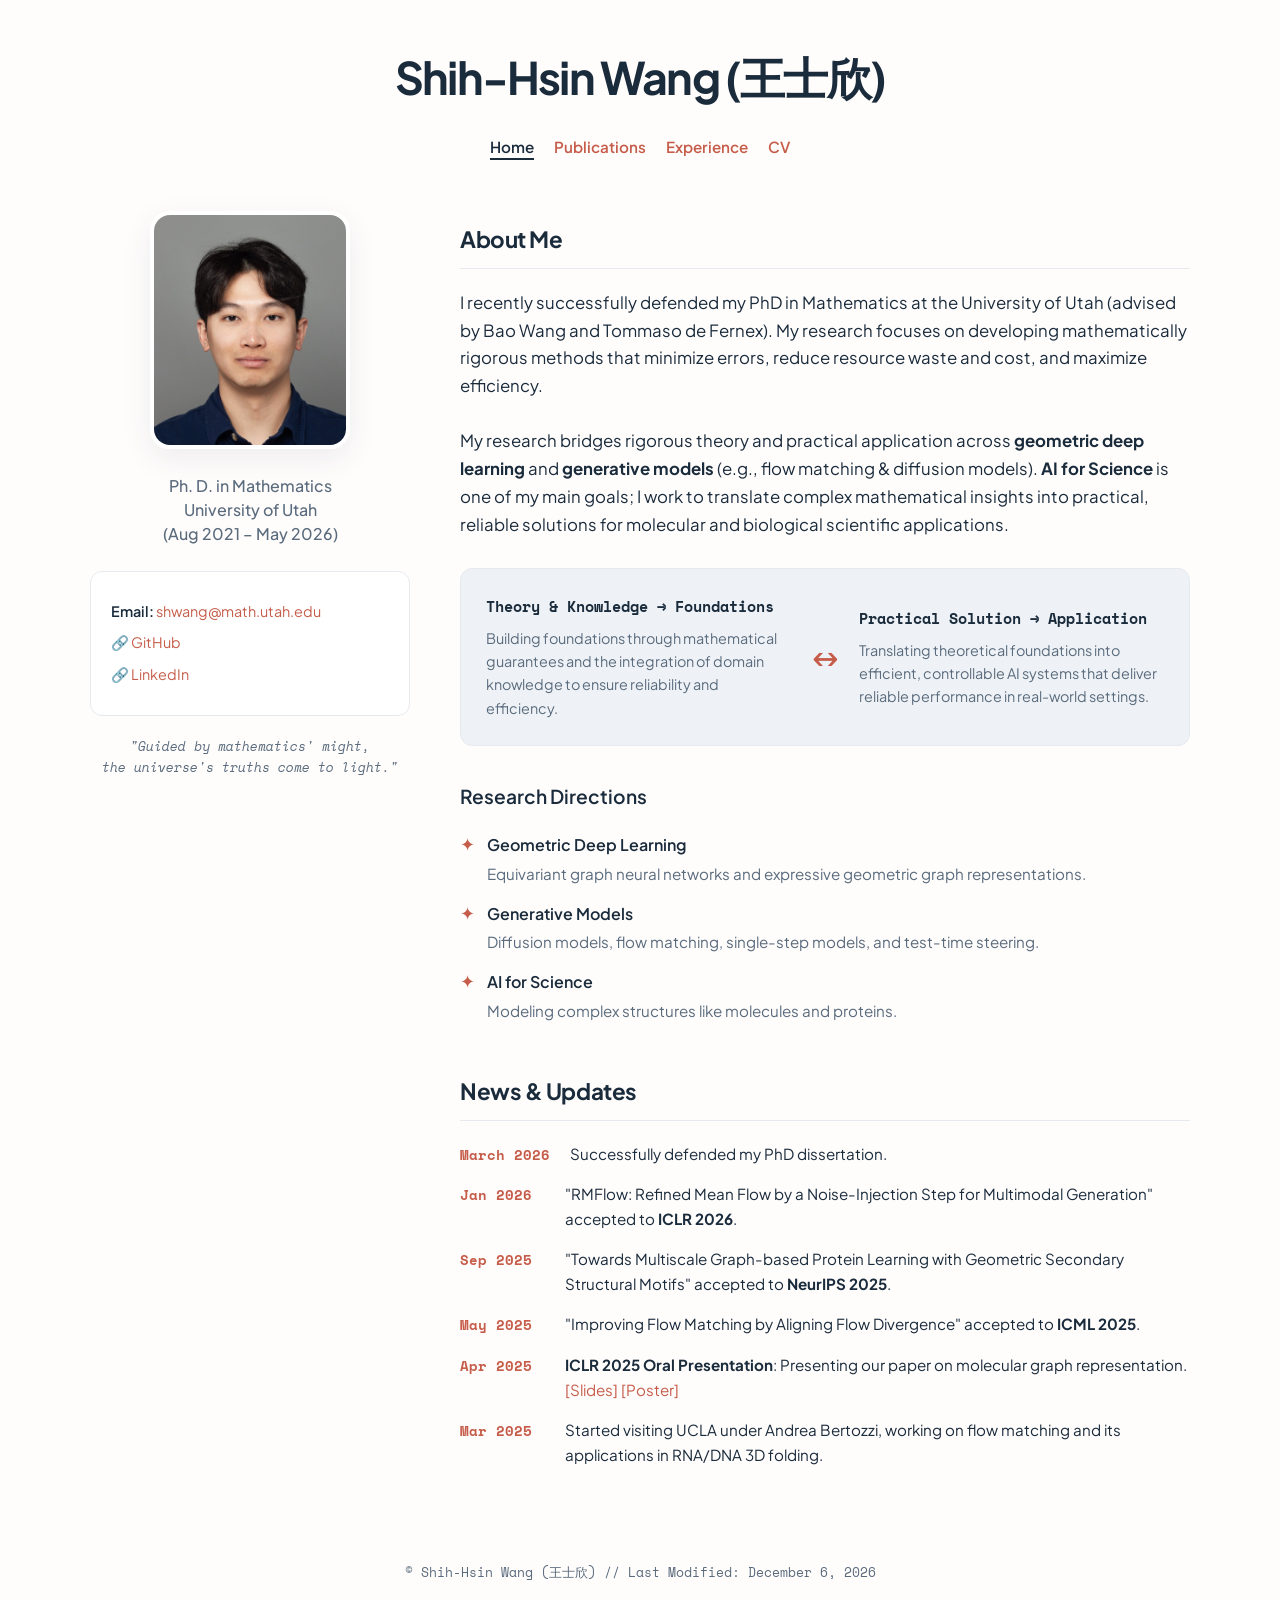
==== index.html @ 8826fbf5 "Update index.html" ====
<!DOCTYPE html>
<html lang="en">
<head>
    <meta charset="UTF-8">
    <meta name="viewport" content="width=device-width, initial-scale=1.0">
    <title>Shih-Hsin Wang — PhD, University of Utah</title>
    
    <link rel="preconnect" href="https://fonts.googleapis.com">
    <link rel="preconnect" href="https://fonts.gstatic.com" crossorigin>
    <link href="https://fonts.googleapis.com/css2?family=Plus+Jakarta+Sans:wght@400;500;600;700&family=Space+Mono:wght@400;700&display=swap" rel="stylesheet">

    <style>
        :root {
            --bg: #fffdfc;
            --text: #1a2b3c;
            --text-muted: #5a6b7d;
            --accent: #c65d4a;
            --box-math-bg: #eef2f6;
            --box-ml-bg: #fcf6f1;
            --border: #e6e9ed;
            --font-main: 'Plus Jakarta Sans', sans-serif;
            --font-mono: 'Space Mono', monospace;
        }

        * { box-sizing: border-box; }

        body {
            background-color: var(--bg);
            color: var(--text);
            font-family: var(--font-main);
            line-height: 1.65;
            margin: 0;
            padding: 40px 20px;
        }

        header {
            max-width: 1100px;
            margin: 0 auto 50px auto;
            text-align: center;
        }

        h1 {
            font-size: 2.8rem;
            font-weight: 700;
            letter-spacing: -0.04em;
            margin: 0;
            color: var(--text);
        }

        nav {
            display: flex;
            justify-content: center;
            flex-wrap: wrap;
            gap: 20px;
            margin-top: 20px;
            font-size: 0.95rem;
            font-weight: 600;
        }
        nav a {
            color: var(--accent);
            text-decoration: none;
            transition: all 0.2s ease;
            cursor: pointer;
            padding-bottom: 2px;
        }
        nav a:hover {
            opacity: 0.7;
        }
        
        /* Active Tab Styling */
        nav a.active-tab {
            color: var(--text);
            text-decoration: underline;
            text-underline-offset: 5px;
            text-decoration-thickness: 2px;
        }

        .main-container {
            max-width: 1100px;
            margin: 0 auto;
            display: grid;
            grid-template-columns: 320px 1fr;
            gap: 50px;
            align-items: start;
        }

        /* LEFT SIDEBAR */
        .sidebar {
            position: sticky;
            top: 40px;
            text-align: center;
        }
        
        .profile-img {
            width: 100%;
            max-width: 200px; /* Made smaller (was 280px) */
            border-radius: 20px;
            margin: 0 auto 25px auto; /* Keeps the smaller image perfectly centered */
            display: block; /* Helps with centering */
            border: 4px solid #fff;
            box-shadow: 0 10px 30px rgba(26,43,60, 0.08);
        }

        .subtitle {
            font-size: 1rem;
            color: var(--text-muted);
            font-weight: 500;
            margin-bottom: 25px;
            line-height: 1.5;
        }

        .contact-box {
            text-align: left;
            background: #fff;
            padding: 20px;
            border-radius: 12px;
            border: 1px solid var(--border);
            font-size: 0.9rem;
        }
        .contact-box p { margin: 8px 0; }
        .contact-box strong { color: var(--text); font-weight: 600; }
        .contact-box a { color: var(--accent); text-decoration: none; }
        .contact-box a:hover { text-decoration: underline; }

        /* RIGHT MAIN CONTENT */
        .content { padding-top: 10px; }

        /* TAB LOGIC CSS */
        .content-section {
            display: none; /* Hide all by default */
            animation: fadeIn 0.35s ease-in-out;
        }
        .content-section.active-section {
            display: block; /* Show active tab */
        }
        @keyframes fadeIn {
            from { opacity: 0; transform: translateY(8px); }
            to { opacity: 1; transform: translateY(0); }
        }

        h2 {
            font-size: 1.4rem;
            font-weight: 700;
            margin-top: 0; /* Removed top margin since it's at the top of the tab */
            margin-bottom: 20px;
            color: var(--text);
            letter-spacing: -0.02em;
            border-bottom: 1px solid var(--border);
            padding-bottom: 10px;
        }
        
        h3 {
            font-size: 1.1rem;
            font-weight: 600;
            color: var(--text);
            margin-top: 30px;
            margin-bottom: 15px;
        }

        .bio-text {
            font-size: 1.05rem;
            color: var(--text);
            margin-bottom: 30px;
        }

        /* Philosophy Split Box */
        .philosophy-split {
            display: flex;
            background: var(--box-math-bg);
            border-radius: 12px;
            padding: 25px;
            gap: 20px;
            border: 1px solid var(--border);
            align-items: center;
            margin-bottom: 35px;
        }
        .philosophy-col { flex: 1; }
        .philosophy-arrow { color: var(--accent); font-weight: bold; font-size: 1.5rem; display: flex; align-items: center; }
        .philosophy-title { font-weight: 700; font-size: 0.95rem; margin-bottom: 8px; color: var(--text); font-family: var(--font-mono); }
        .philosophy-desc { font-size: 0.9rem; color: var(--text-muted); line-height: 1.6; }

        /* Research List */
        .research-list { list-style: none; padding: 0; margin: 0 0 40px 0; }
        .research-list li { margin-bottom: 15px; font-size: 1rem; display: flex; align-items: flex-start; gap: 12px; }
        .research-list li::before { content: "✦"; color: var(--accent); font-size: 1.1rem; line-height: 1.4; }
        .research-list strong { color: var(--text); font-weight: 600; }
        .research-list span { color: var(--text-muted); font-size: 0.95rem; display: block; margin-top: 2px; }

        /* Updates Timeline */
        .update-item { display: flex; gap: 20px; margin-bottom: 15px; font-size: 0.95rem; align-items: baseline; }
        .update-date { font-family: var(--font-mono); font-size: 0.85rem; color: var(--accent); min-width: 85px; flex-shrink: 0; font-weight: 700; }
        .update-text strong { color: var(--text); }
        .update-text a { color: var(--accent); text-decoration: none; }
        .update-text a:hover { text-decoration: underline; }

        /* Publications & Experience */
        .pub-item { margin-bottom: 20px; }
        .pub-title { font-weight: 600; font-size: 1rem; margin-bottom: 4px; color: var(--text); }
        .pub-authors { font-size: 0.9rem; color: var(--text-muted); }
        .me { font-weight: 700; text-decoration: underline; text-decoration-color: var(--accent); text-underline-offset: 3px; color: var(--text); }
        .pub-venue { font-size: 0.9rem; color: var(--text); font-style: italic; margin-top: 3px; font-weight: 600; }
        .pub-links { margin-top: 6px; display: flex; gap: 10px; font-family: var(--font-mono); font-size: 0.8rem; }
        .pub-link { color: var(--accent); text-decoration: none; font-weight: 700; }
        .pub-link:hover { text-decoration: underline; }

        ul.bullets { padding-left: 20px; margin-bottom: 20px; font-size: 0.95rem; color: var(--text-muted); }
        ul.bullets li { margin-bottom: 8px; }
        ul.bullets strong { color: var(--text); }

        @media (max-width: 900px) {
            .main-container { grid-template-columns: 1fr; gap: 40px; }
            .sidebar { position: static; max-width: 400px; margin: 0 auto; }
            .philosophy-split { flex-direction: column; text-align: center; gap: 15px; }
            .philosophy-arrow { transform: rotate(90deg); }
        }
    </style>
</head>
<body>

    <header>
        <h1>Shih-Hsin Wang (王士欣)</h1>
        <nav>
            <a onclick="switchTab('home')" class="nav-link active-tab" id="nav-home">Home</a>
            <a onclick="switchTab('publications')" class="nav-link" id="nav-publications">Publications</a>
            <a onclick="switchTab('experience')" class="nav-link" id="nav-experience">Experience</a>
            <a href="assets/Shih-Hsin%20Wang's%20CV.pdf" target="_blank" class="nav-link">CV</a>
        </nav>
    </header>

    <div class="main-container">
        
        <aside class="sidebar">
            <img src="images/personal_photo.jpeg" alt="Shih-Hsin Wang" class="profile-img">
            
            <div class="subtitle">Ph. D. in Mathematics<br>University of Utah<br>(Aug 2021 – May 2026)</div>
            
            <div class="contact-box" id="contact">
                <p><strong>Email:</strong> <a href="mailto:shwang@math.utah.edu">shwang@math.utah.edu</a></p>
                <p>🔗 <a href="https://github.com/shihhsinwang0214" target="_blank">GitHub</a></p>
                <p>🔗 <a href="https://www.linkedin.com/in/shih-hsin-sam-wang-9803671a5" target="_blank">LinkedIn</a></p>
            </div>
            
            <div style="margin-top: 20px; font-family: var(--font-mono); font-size: 0.8rem; color: var(--text-muted); font-style: italic;">
                "Guided by mathematics' might,<br>the universe's truths come to light."
            </div>
        </aside>

        <main class="content">

            <div id="home" class="content-section active-section">
                <section>
                    <h2>About Me</h2>
                    <div class="bio-text">
                        I recently successfully defended my PhD in Mathematics at the University of Utah (advised by Bao Wang and Tommaso de Fernex). My research focuses on developing mathematically rigorous methods that minimize errors, reduce resource waste and cost, and maximize efficiency.
                        <br><br>
                        My research bridges rigorous theory and practical application across <strong>geometric deep learning</strong> and <strong>generative models</strong> (e.g., flow matching & diffusion models). <strong>AI for Science</strong> is one of my main goals; I work to translate complex mathematical insights into practical, reliable solutions for molecular and biological scientific applications.
                    </div>

                    <div class="philosophy-split">
                        <div class="philosophy-col">
                            <div class="philosophy-title"> Theory & Knowledge → Foundations</div>
                            <div class="philosophy-desc">Building foundations through mathematical guarantees and the integration of domain knowledge to ensure reliability and efficiency.</div>
                        </div>
                        <div class="philosophy-arrow">↔</div>
                        <div class="philosophy-col">
                            <div class="philosophy-title">Practical Solution → Application</div>
                            <div class="philosophy-desc"> Translating theoretical foundations into efficient, controllable AI systems that deliver reliable performance in real-world settings.</div>
                        </div>
                    </div>

                    <h3 style="margin-top: 0; margin-bottom: 20px; font-size: 1.2rem;">Research Directions</h3>
                    <ul class="research-list">
                        <li>
                            <div>
                                <strong>Geometric Deep Learning</strong>
                                <span>Equivariant graph neural networks and expressive geometric graph representations.</span>
                            </div>
                        </li>
                        <li>
                            <div>
                                <strong>Generative Models</strong>
                                <span>Diffusion models, flow matching, single-step models, and test-time steering.</span>
                            </div>
                        </li>
                        <li>
                            <div>
                                <strong>AI for Science</strong>
                                <span>Modeling complex structures like molecules and proteins.</span>
                            </div>
                        </li>
                    </ul>
                </section>

                <section style="margin-top: 50px;">
                    <h2>News & Updates</h2>
                    <div class="update-list">
                        <div class="update-item">
                            <div class="update-date">March 2026</div>
                            <div class="update-text">Successfully defended my PhD dissertation.</div>
                        </div>
                        <div class="update-item">
                            <div class="update-date">Jan 2026</div>
                            <div class="update-text">"RMFlow: Refined Mean Flow by a Noise-Injection Step for Multimodal Generation" accepted to <strong>ICLR 2026</strong>.</div>
                        </div>
                        <div class="update-item">
                            <div class="update-date">Sep 2025</div>
                            <div class="update-text">"Towards Multiscale Graph-based Protein Learning with Geometric Secondary Structural Motifs" accepted to <strong>NeurIPS 2025</strong>.</div>
                        </div>
                        <div class="update-item">
                            <div class="update-date">May 2025</div>
                            <div class="update-text">"Improving Flow Matching by Aligning Flow Divergence" accepted to <strong>ICML 2025</strong>.</div>
                        </div>
                        <div class="update-item">
                            <div class="update-date">Apr 2025</div>
                            <div class="update-text"><strong>ICLR 2025 Oral Presentation</strong>: Presenting our paper on molecular graph representation. <a href="assets/ICLR25/ICLR_2025_oral_slides.pdf" target="_blank">[Slides]</a> <a href="assets/ICLR25/ICLR_2025_oral_poster.pdf" target="_blank">[Poster]</a></div>
                        </div>
                        <div class="update-item">
                            <div class="update-date">Mar 2025</div>
                            <div class="update-text">Started visiting UCLA under Andrea Bertozzi, working on flow matching and its applications in RNA/DNA 3D folding.</div>
                        </div>
                    </div>
                </section>
            </div>

            <div id="publications" class="content-section">
                <section>
                    <h2>Publications</h2>
                    
                    <h3>Machine Learning</h3>
                    
                    <div class="pub-item">
                        <div class="pub-title"><a href="https://openreview.net/forum?id=p072J56yo4" style="color: inherit; text-decoration: none;">RMFlow: Refined Mean Flow by a Noise-Injection Step for Multimodal Generation</a></div>
                        <div class="pub-authors">Huang, Y., <span class="me">Wang, S. H.</span>, C., Bertozzi, A. L., Wang, B.</div>
                        <div class="pub-venue">ICLR 2026</div>
                    </div>

                    <div class="pub-item">
                        <div class="pub-title"><a href="https://openreview.net/forum?id=JSbVO7dNYE" style="color: inherit; text-decoration: none;">Towards Multiscale Graph-based Protein Learning with Geometric Secondary Structural Motifs</a></div>
                        <div class="pub-authors"><span class="me">Wang, S. H.</span>, Huang, Y., Transue, T., Baker, J. M., Forstater, J., Strohmer, T., Wang, B.</div>
                        <div class="pub-venue">NeurIPS 2025</div>
                    </div>

                    <div class="pub-item">
                        <div class="pub-title">Plug-and-Play Image Restoration with Flow Matching: A Continuous Viewpoint</div>
                        <div class="pub-authors">Jia, F., Huang, Y., <span class="me">Wang, S. H.</span>, Garcia-Cardona, C., Bertozzi, A. L., Wang, B.</div>
                        <div class="pub-venue">Under Review</div>
                    </div>

                    <div class="pub-item">
                        <div class="pub-title"><a href="https://openreview.net/pdf?id=FeZimuj6SG" style="color: inherit; text-decoration: none;">Improving Flow Matching by Aligning Flow Divergence</a></div>
                        <div class="pub-authors">Huang, Y., Transue, T., <span class="me">Wang, S. H.</span>, Feldman, W. M., Zhang, H., Wang, B.</div>
                        <div class="pub-venue">ICML 2025</div>
                        <div class="pub-links">
                            <a href="https://icml.cc/media/icml-2025/Slides/45878.pdf" class="pub-link" target="_blank">[Slides]</a>
                        </div>
                    </div>

                    <div class="pub-item">
                        <div class="pub-title"><a href="https://openreview.net/forum?id=OIvg3MqWX2" style="color: inherit; text-decoration: none;">A Theoretically-Principled Sparse, Connected, and Rigid Graph Representation of Molecules</a></div>
                        <div class="pub-authors"><span class="me">Wang, S. H.*</span>, Huang, Y.*, Baker, J., Sun, Y. E., Tang, Q., Wang, B.</div>
                        <div class="pub-venue">ICLR 2025 [Oral Presentation]</div>
                        <div class="pub-links">
                            <a href="assets/ICLR25/ICLR_2025_oral_slides.pdf" class="pub-link" target="_blank">[Slides]</a>
                            <a href="assets/ICLR25/ICLR_2025_oral_poster.pdf" class="pub-link" target="_blank">[Poster]</a>
                            <a href="https://github.com/shihhsinwang0214/SCHull" class="pub-link" target="_blank">[Code]</a>
                        </div>
                    </div>

                    <div class="pub-item">
                        <div class="pub-title"><a href="https://arxiv.org/abs/2410.14604" style="color: inherit; text-decoration: none;">Learning to Control the Smoothness of Graph Convolutional Network Features</a></div>
                        <div class="pub-authors"><span class="me">Wang, S. H.*</span>, Baker, J.*, Hauck, C. D., Wang, B.</div>
                        <div class="pub-venue">Under Review</div>
                    </div>

                    <div class="pub-item">
                        <div class="pub-title"><a href="https://proceedings.mlr.press/v235/baker24a.html" style="color: inherit; text-decoration: none;">An Explicit Frame Construction for Normalizing 3D Point Clouds</a></div>
                        <div class="pub-authors">Baker, J.*, <span class="me">Wang, S. H.*</span>, de Fernex, T., Wang, B.</div>
                        <div class="pub-venue">ICML 2024</div>
                    </div>

                    <div class="pub-item">
                        <div class="pub-title"><a href="https://openreview.net/forum?id=mGHJAyR8w0" style="color: inherit; text-decoration: none;">Rethinking the Benefits of Steerable Features in 3D Equivariant Graph Neural Networks</a></div>
                        <div class="pub-authors"><span class="me">Wang, S. H.</span>, Hsu, Y. C., Baker, J., Bertozzi, A. L., Xin, J., Wang, B.</div>
                        <div class="pub-venue">ICLR 2024</div>
                    </div>

                    <h3>Algebraic Geometry</h3>

                    <div class="pub-item">
                        <div class="pub-title"><a href="https://arxiv.org/abs/2508.12423" style="color: inherit; text-decoration: none;">Arcs on Rational Double Points in Arbitrary Characteristic</a></div>
                        <div class="pub-authors"><span class="me">Wang, S. H.</span>, de Fernex, T.</div>
                        <div class="pub-venue">Under Review</div>
                    </div>

                    <div class="pub-item">
                        <div class="pub-title"><a href="https://arxiv.org/abs/2306.08291" style="color: inherit; text-decoration: none;">Families of Jets of Arc Type and Higher (Co)Dimensional Du Val Singularities</a></div>
                        <div class="pub-authors"><span class="me">Wang, S. H.</span>, de Fernex, T.</div>
                        <div class="pub-venue">C.R. Math. Acad. Sci. Paris, Special Volume in Memory of Jean-Pierre Demailly (2024)</div>
                    </div>

                    <h3>Other Fields</h3>

                    <div class="pub-item">
                        <div class="pub-title"><a href="https://tsung-wei-huang.github.io/papers/2023-dac.pdf" style="color: inherit; text-decoration: none;">GenFuzz: GPU-Accelerated Hardware Fuzzing Using Genetic Algorithm with Multiple Inputs</a></div>
                        <div class="pub-authors">Lin, D. L., Zhang, Y., Ren, H., Khailany, B., <span class="me">Wang, S. H.</span>, Huang, T. W.</div>
                        <div class="pub-venue">ACM/IEEE Design Automation Conference (DAC), 2023</div>
                    </div>
                </section>
            </div>

            <div id="experience" class="content-section">
                <section>
                    <h2>Highlights & Experience</h2>
                    
                    <h3>Recent Experience</h3>
                    <ul class="bullets">
                        <li><strong>Visiting Graduate Researcher, UCLA</strong> (Mar 2025 – June 2025)<br>
                        Initiating a pipeline for 3D RNA/DNA folding from secondary structure using flow-matching models, supervised by Andrea Bertozzi.</li>
                        <li><strong>Research Intern, Los Alamos National Lab</strong> (May – Aug 2024)<br>
                        Developed a sparse, rigid, and hyperparameter-free graph representation for molecular structures, supervised by Qi Tang.</li>
                    </ul>
                    
                    <h3>Invited Talks & Presentations</h3>
                    <ul class="bullets">
                        <li><strong>ICLR 2025</strong> – Oral presentation on "A Theoretically-Principled Sparse, Connected, and Rigid Graph Representation of Molecules" (Singapore)</li>
                        <li><strong>JMM 2025</strong> – "Expanding the Mathematical Horizons of Machine Learning"</li>
                        <li><strong>SIAM GL 2023</strong> – "Leveraging Geometric Symmetries with GNNs"</li>
                        <li><strong>NCTS Algebraic Geometry Seminar 2023</strong> – "Families of Jets on Du Val Singularities"</li>
                    </ul>

                    <h3>Academic Service</h3>
                    <ul class="bullets">
                        <li><strong>Conference Reviewer:</strong> ICLR 2025-2026, ICML 2024–26, NeurIPS 2024–25, AISTATS 2025</li>
                        <li><strong>Journal Reviewer:</strong> TMLR, SIAM J. on Applied Algebra and Geometry, ACM TOSN</li>
                    </ul>
                </section>
            </div>

        </main>
    </div>

    <footer style="text-align: center; margin-top: 80px; padding-bottom: 30px; font-size: 0.8rem; color: var(--text-muted); font-family: var(--font-mono);">
        &copy; Shih-Hsin Wang (王士欣) // Last Modified: <script>document.write(new Date(document.lastModified).toLocaleDateString('en-US', { year: 'numeric', month: 'long', day: 'numeric' }));</script>
    </footer>

    <script>
        function switchTab(tabId) {
            // 1. Hide all content sections
            const sections = document.querySelectorAll('.content-section');
            sections.forEach(sec => sec.classList.remove('active-section'));

            // 2. Remove 'active' styling from all navigation links
            const navLinks = document.querySelectorAll('.nav-link');
            navLinks.forEach(link => link.classList.remove('active-tab'));

            // 3. Show the target content section
            document.getElementById(tabId).classList.add('active-section');

            // 4. Add 'active' styling to the clicked navigation link
            document.getElementById('nav-' + tabId).classList.add('active-tab');
            
            // Optional: Scroll to the top of the page when changing tabs on mobile
            if(window.innerWidth <= 900) {
                window.scrollTo({ top: 0, behavior: 'smooth' });
            }
        }
    </script>
</body>
</html>
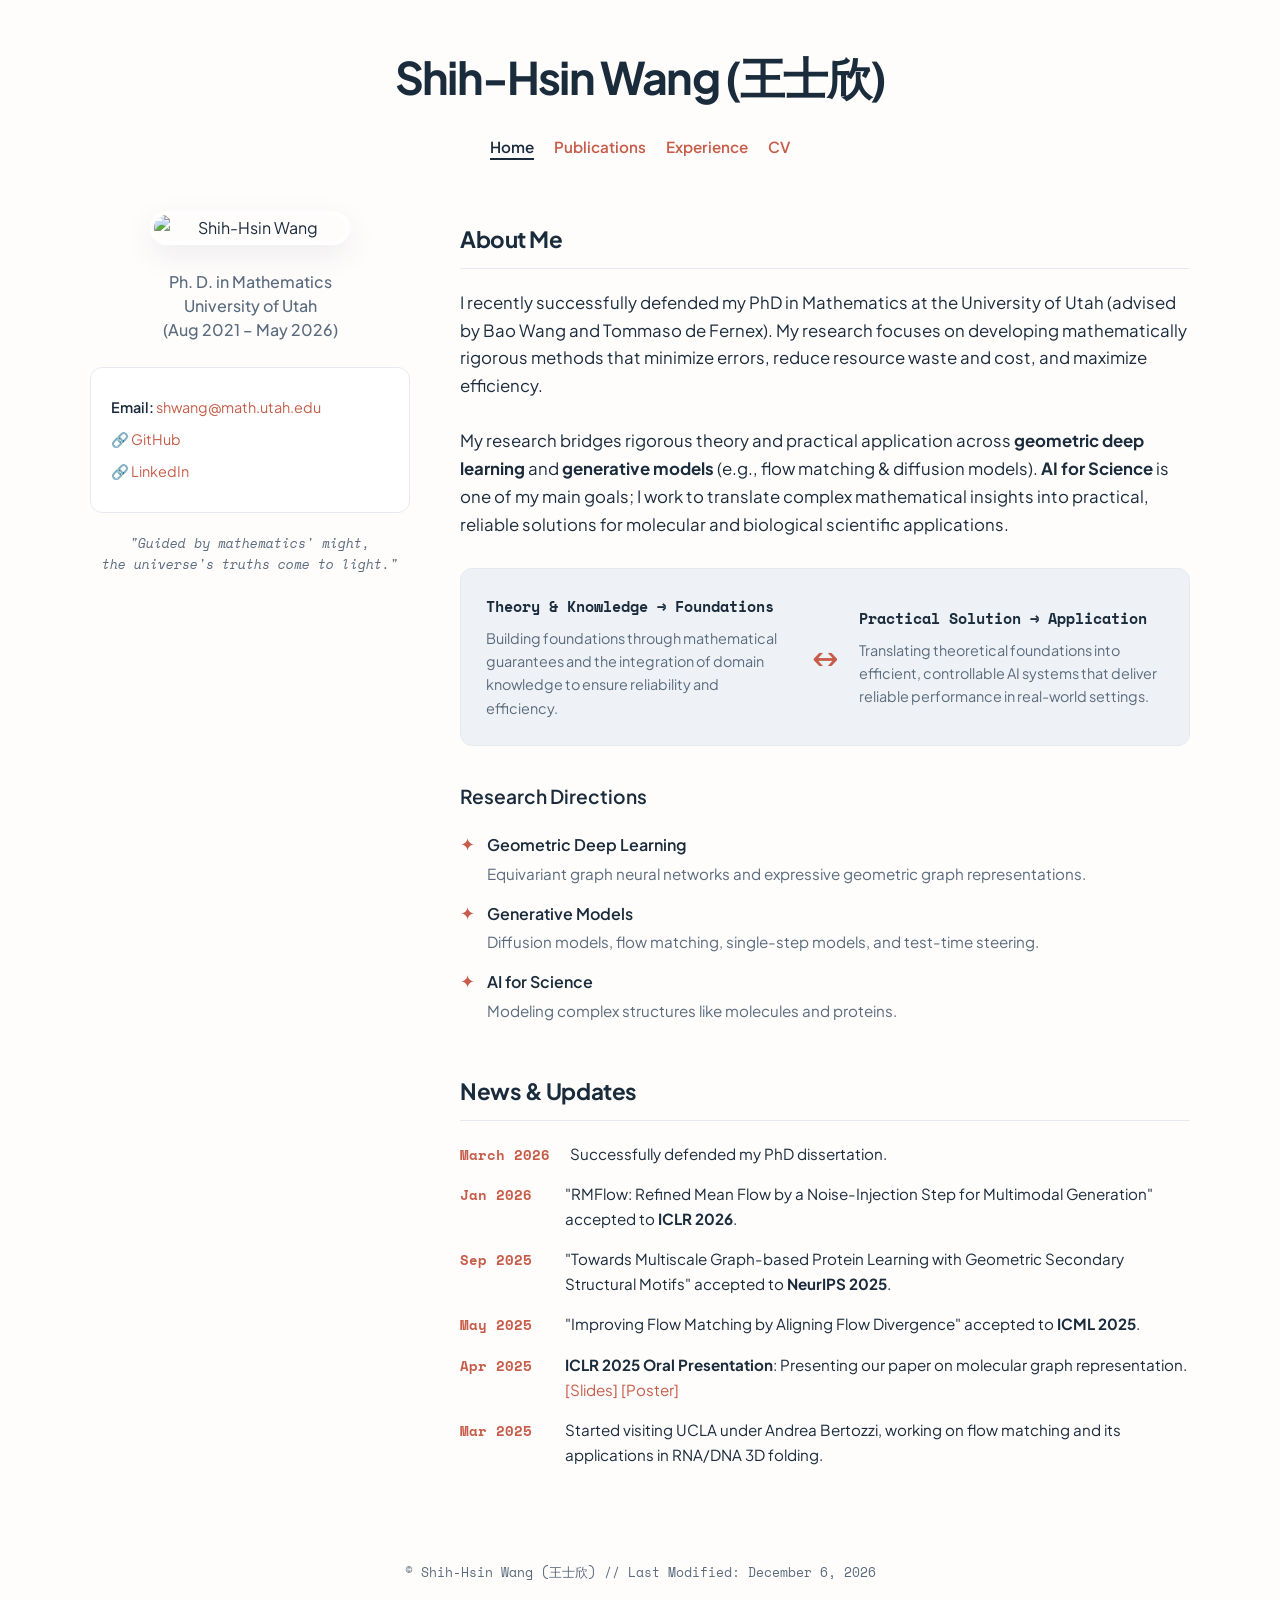
==== commit 21c8fc91: "Update index.html" ====
--- a/index.html
+++ b/index.html
@@ -230,7 +230,7 @@
     <div class="main-container">
         
         <aside class="sidebar">
-            <img src="images/personal_photo.jpeg" alt="Shih-Hsin Wang" class="profile-img">
+            <img src="images/snowboard.jpeg" alt="Shih-Hsin Wang" class="profile-img">
             
             <div class="subtitle">Ph. D. in Mathematics<br>University of Utah<br>(Aug 2021 – May 2026)</div>
             
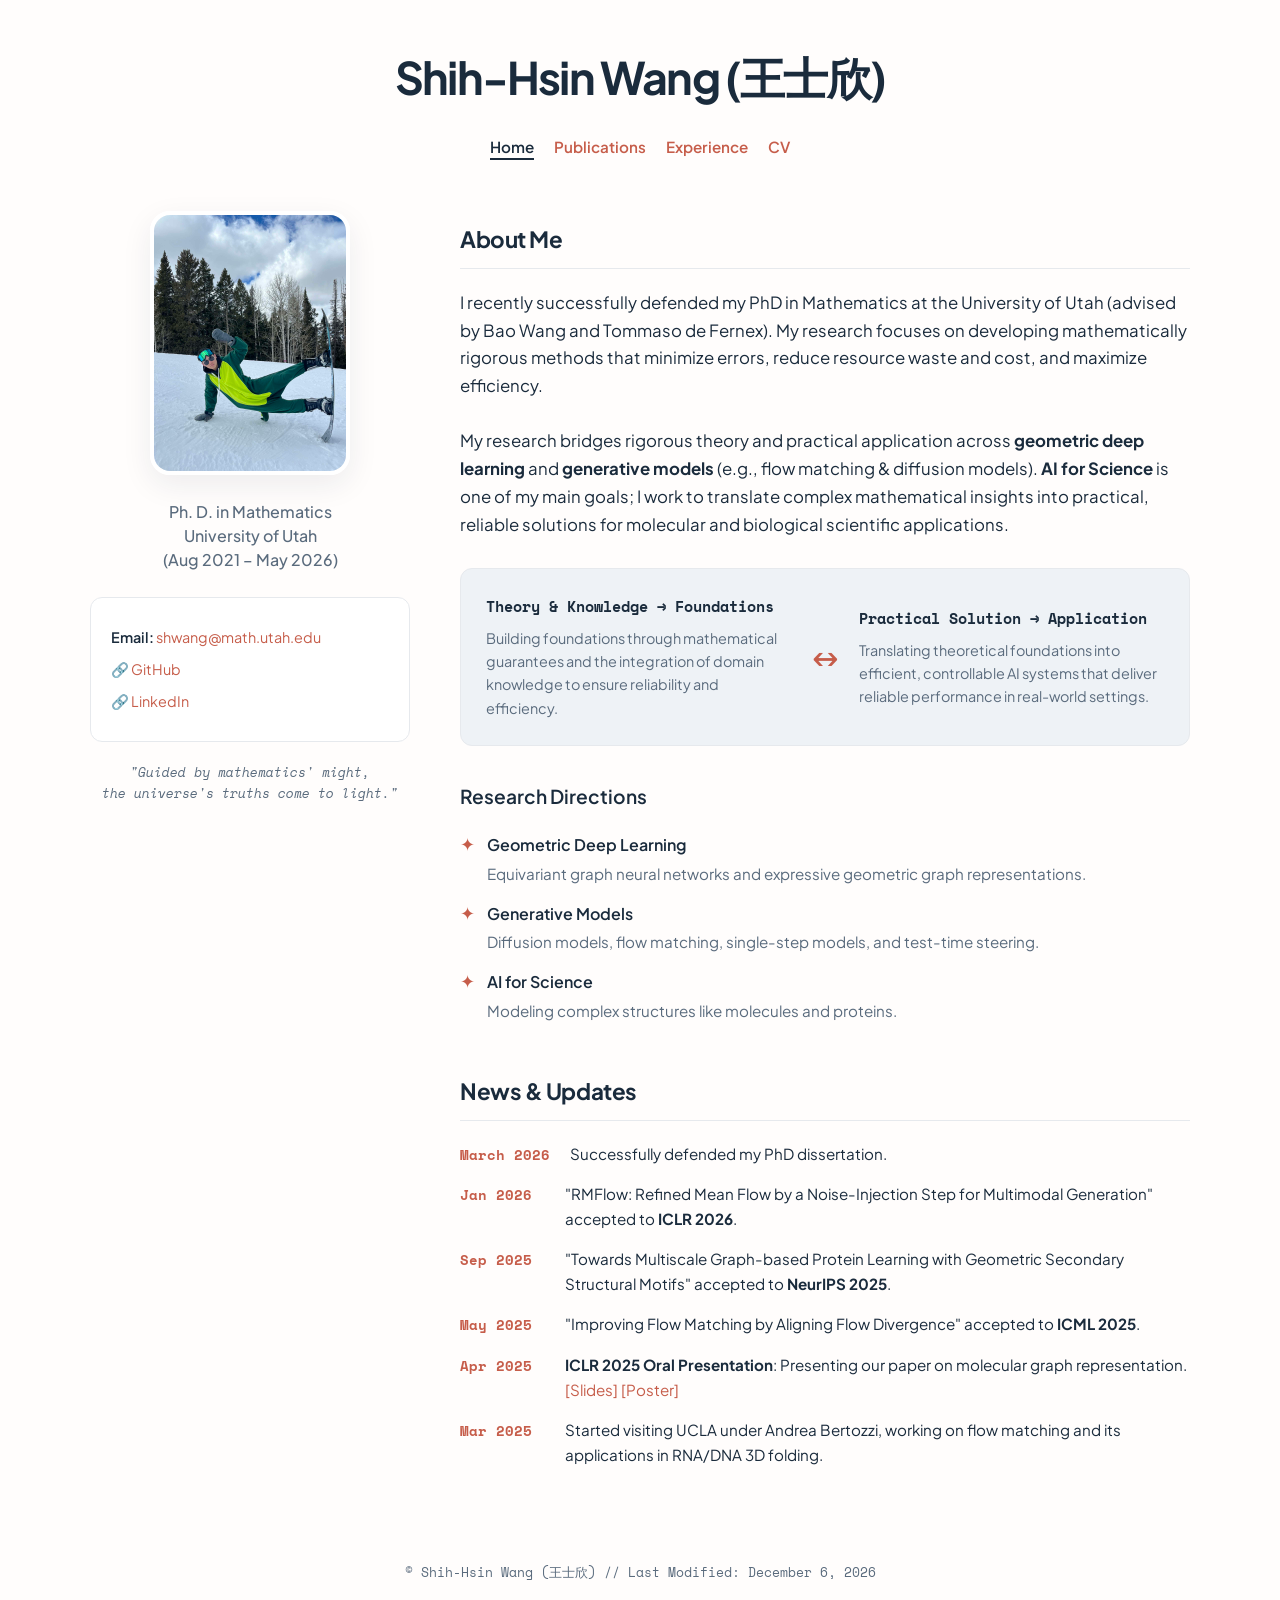
==== commit d6c8002d: "Update index.html" ====
--- a/index.html
+++ b/index.html
@@ -230,7 +230,7 @@
     <div class="main-container">
         
         <aside class="sidebar">
-            <img src="images/snowboard.jpeg" alt="Shih-Hsin Wang" class="profile-img">
+            <img src="images/snowboard.jpg" alt="Shih-Hsin Wang" class="profile-img">
             
             <div class="subtitle">Ph. D. in Mathematics<br>University of Utah<br>(Aug 2021 – May 2026)</div>
             
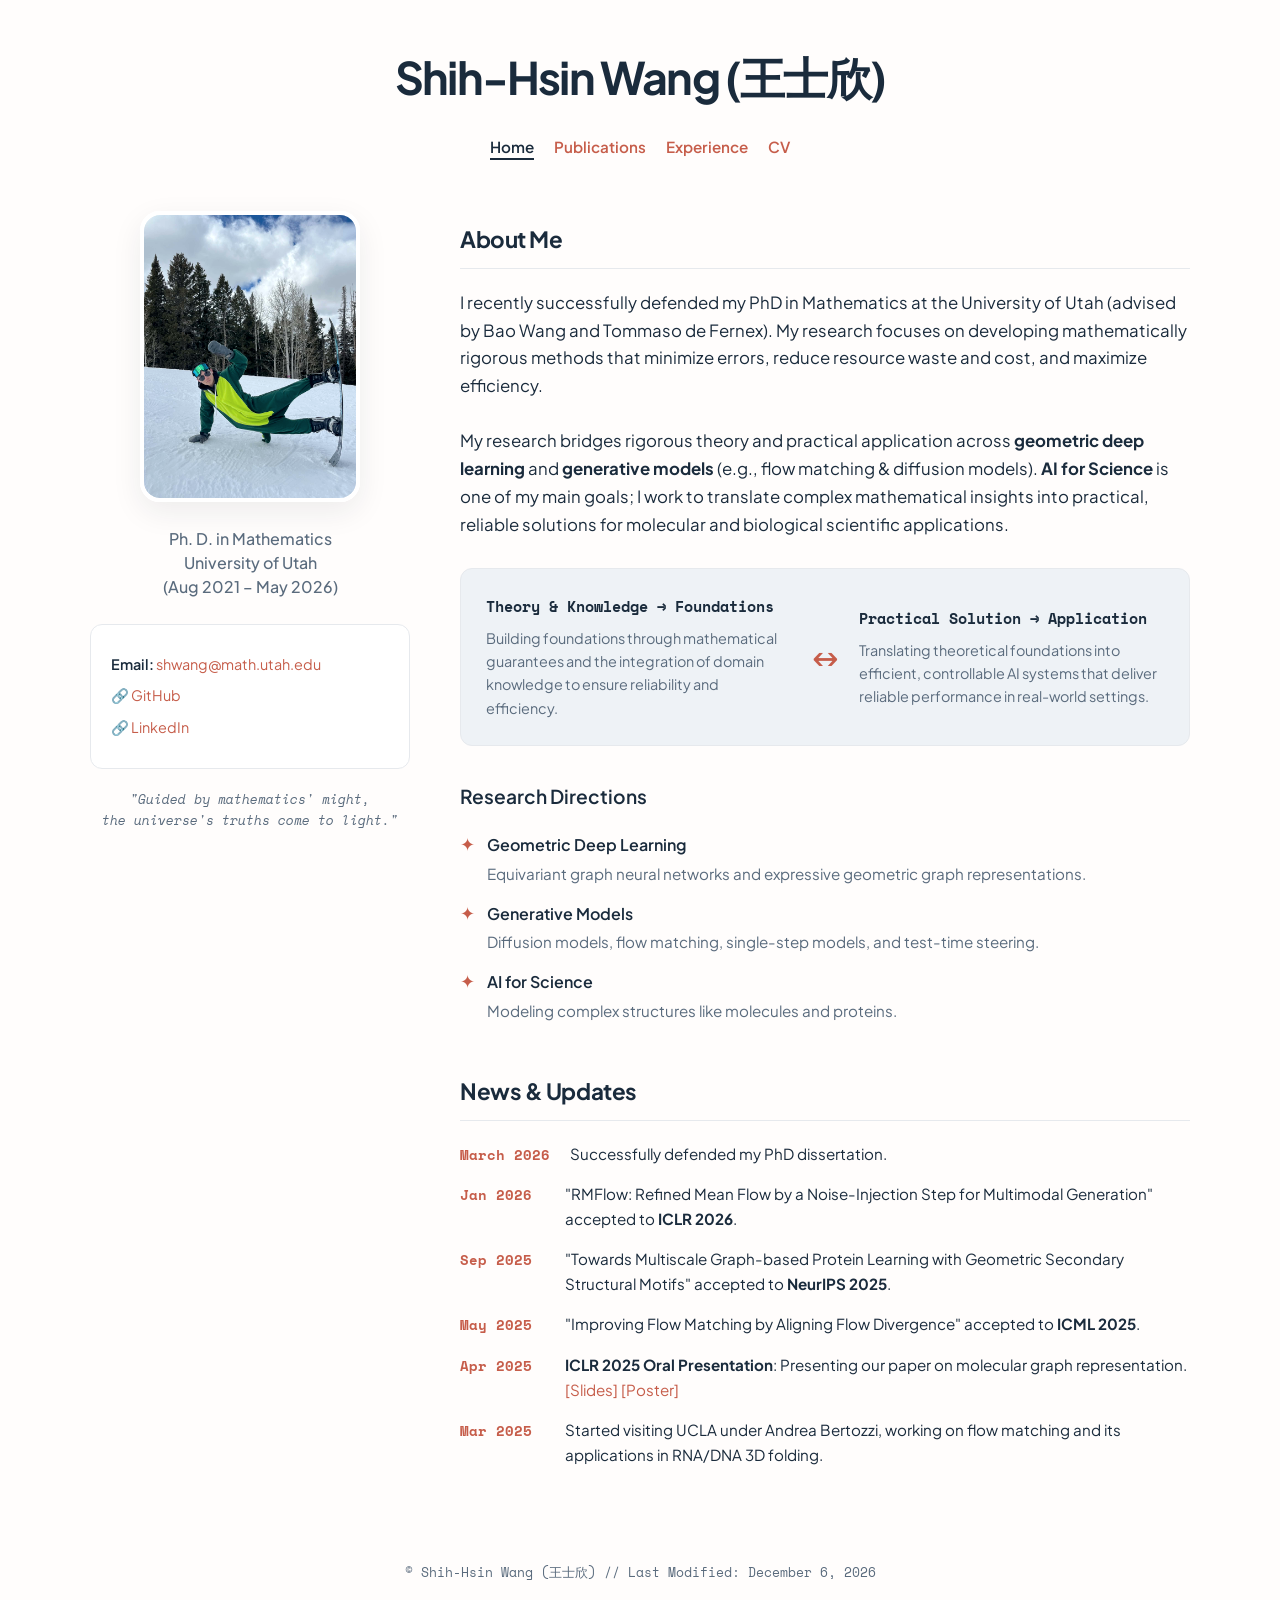
==== commit 694c794f: "Update index.html" ====
--- a/index.html
+++ b/index.html
@@ -93,12 +93,15 @@
         
         .profile-img {
             width: 100%;
-            max-width: 200px; /* Made smaller (was 280px) */
+            max-width: 220px; 
             border-radius: 20px;
-            margin: 0 auto 25px auto; /* Keeps the smaller image perfectly centered */
-            display: block; /* Helps with centering */
+            margin: 0 auto 25px auto;
+            display: block;
             border: 4px solid #fff;
-            box-shadow: 0 10px 30px rgba(26,43,60, 0.08);
+            box-shadow: 0 10px 30px rgba(28, 40, 51, 0.08);
+            
+            /* Add this line to mute the photo colors slightly so it blends perfectly */
+            filter: grayscale(20%) contrast(105%); 
         }
 
         .subtitle {
@@ -179,6 +182,13 @@
         .philosophy-title { font-weight: 700; font-size: 0.95rem; margin-bottom: 8px; color: var(--text); font-family: var(--font-mono); }
         .philosophy-desc { font-size: 0.9rem; color: var(--text-muted); line-height: 1.6; }
 
+        /* Name Break Logic */
+        .mobile-break { display: none; }
+        @media (max-width: 600px) {
+            .mobile-break { display: block; }
+            h1 { font-size: 2.2rem; line-height: 1.2; } /* Slightly smaller for mobile */
+        }
+
         /* Research List */
         .research-list { list-style: none; padding: 0; margin: 0 0 40px 0; }
         .research-list li { margin-bottom: 15px; font-size: 1rem; display: flex; align-items: flex-start; gap: 12px; }
@@ -218,7 +228,7 @@
 <body>
 
     <header>
-        <h1>Shih-Hsin Wang (王士欣)</h1>
+        <h1>Shih-Hsin Wang<br class="mobile-break"> (王士欣)</h1>
         <nav>
             <a onclick="switchTab('home')" class="nav-link active-tab" id="nav-home">Home</a>
             <a onclick="switchTab('publications')" class="nav-link" id="nav-publications">Publications</a>
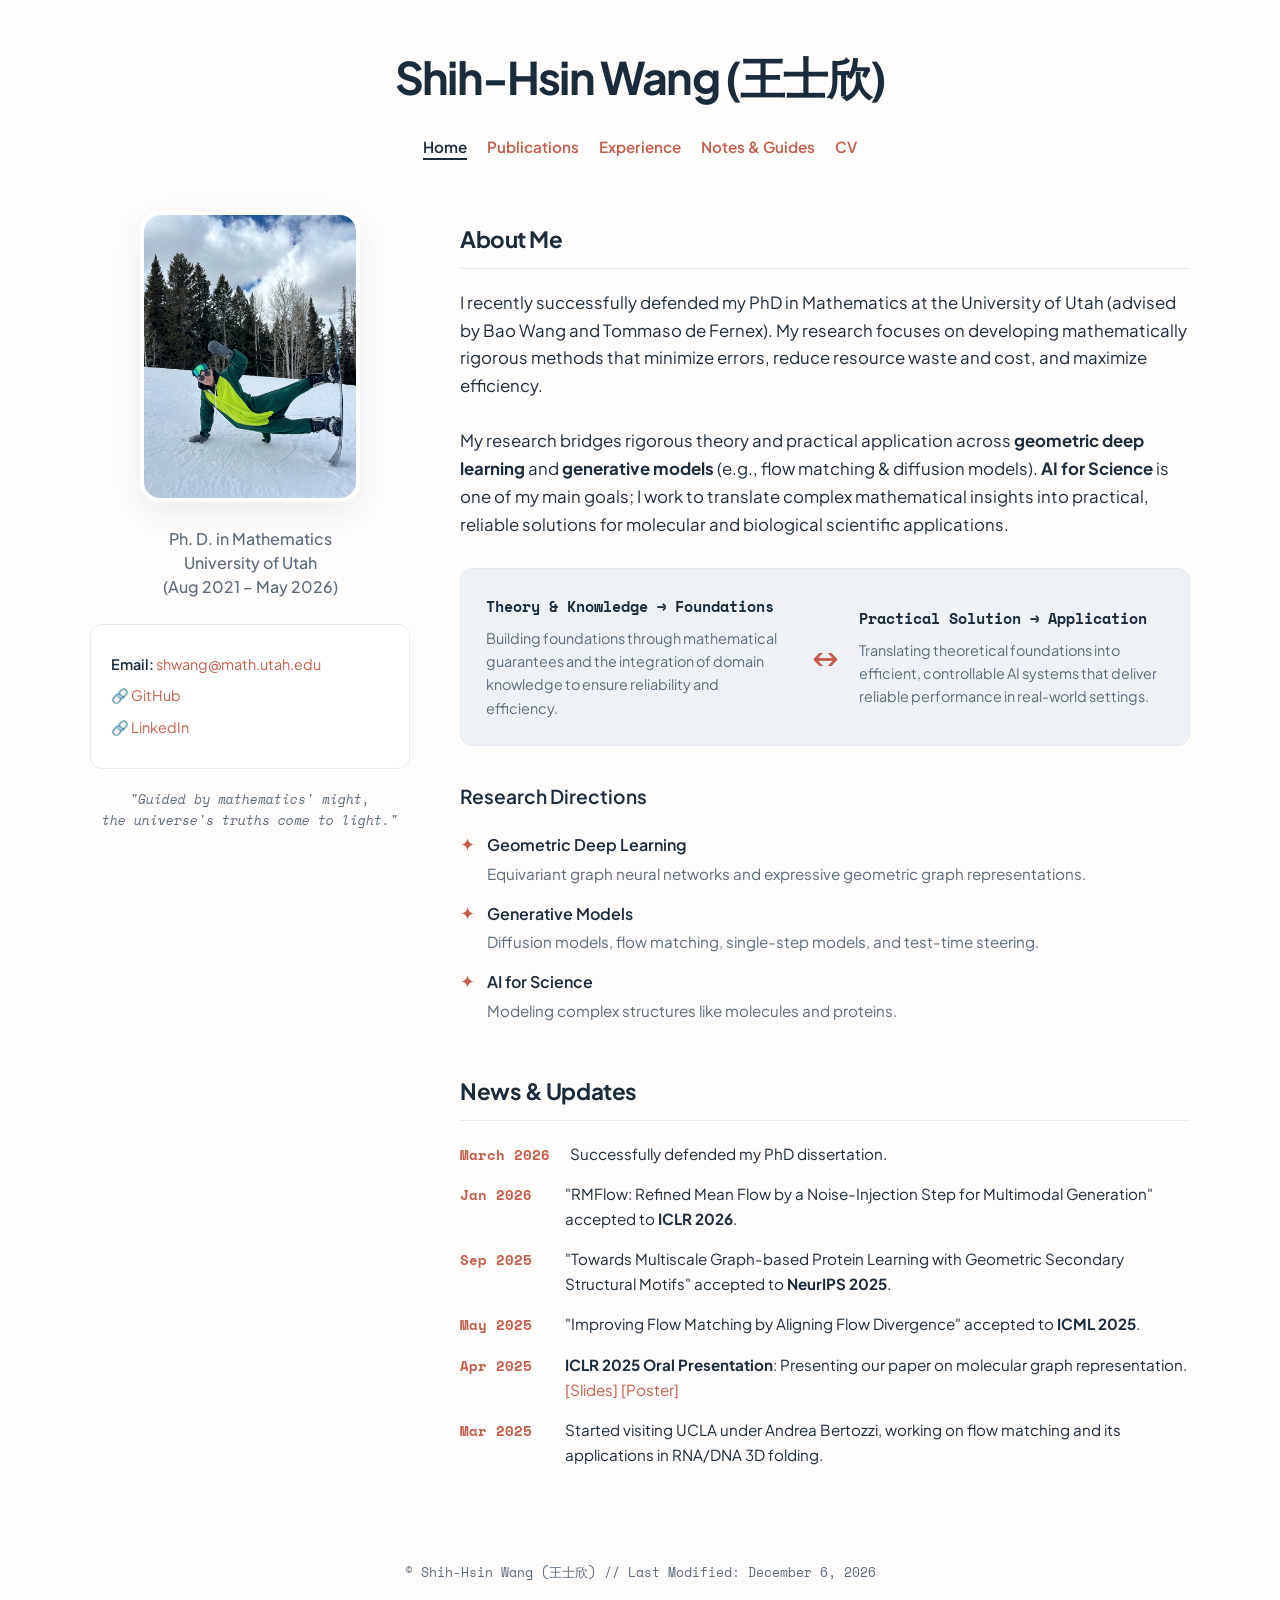
==== commit 373d4c6c: "Update index.html" ====
--- a/index.html
+++ b/index.html
@@ -233,6 +233,7 @@
             <a onclick="switchTab('home')" class="nav-link active-tab" id="nav-home">Home</a>
             <a onclick="switchTab('publications')" class="nav-link" id="nav-publications">Publications</a>
             <a onclick="switchTab('experience')" class="nav-link" id="nav-experience">Experience</a>
+            <a href="notes.html" class="nav-link">Notes & Guides</a>
             <a href="assets/Shih-Hsin%20Wang's%20CV.pdf" target="_blank" class="nav-link">CV</a>
         </nav>
     </header>
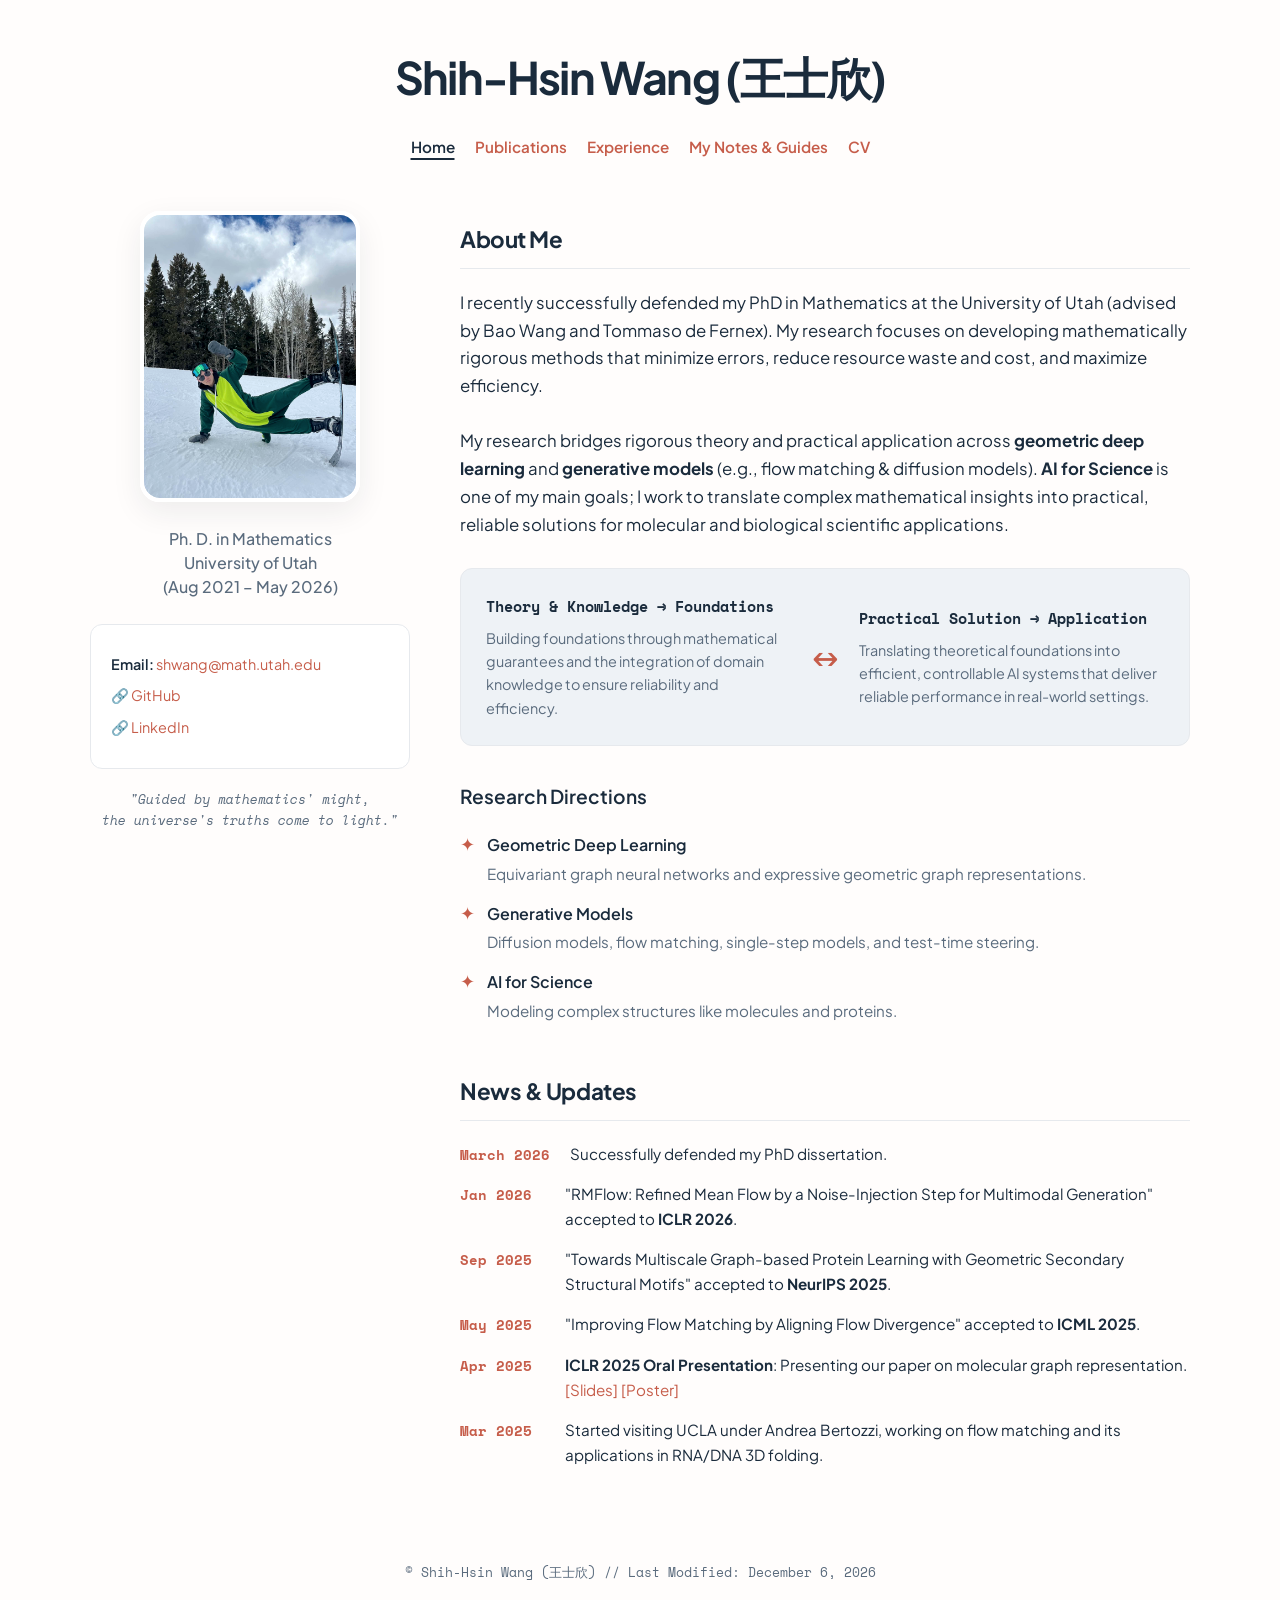
==== commit 10089cbd: "Update index.html" ====
--- a/index.html
+++ b/index.html
@@ -3,7 +3,7 @@
 <head>
     <meta charset="UTF-8">
     <meta name="viewport" content="width=device-width, initial-scale=1.0">
-    <title>Shih-Hsin Wang — PhD, University of Utah</title>
+    <title>Shih-Hsin Wang's Website</title>
     
     <link rel="preconnect" href="https://fonts.googleapis.com">
     <link rel="preconnect" href="https://fonts.gstatic.com" crossorigin>
@@ -233,7 +233,7 @@
             <a onclick="switchTab('home')" class="nav-link active-tab" id="nav-home">Home</a>
             <a onclick="switchTab('publications')" class="nav-link" id="nav-publications">Publications</a>
             <a onclick="switchTab('experience')" class="nav-link" id="nav-experience">Experience</a>
-            <a href="notes.html" class="nav-link">Notes & Guides</a>
+            <a href="notes.html?home=true">My Notes & Guides</a>
             <a href="assets/Shih-Hsin%20Wang's%20CV.pdf" target="_blank" class="nav-link">CV</a>
         </nav>
     </header>
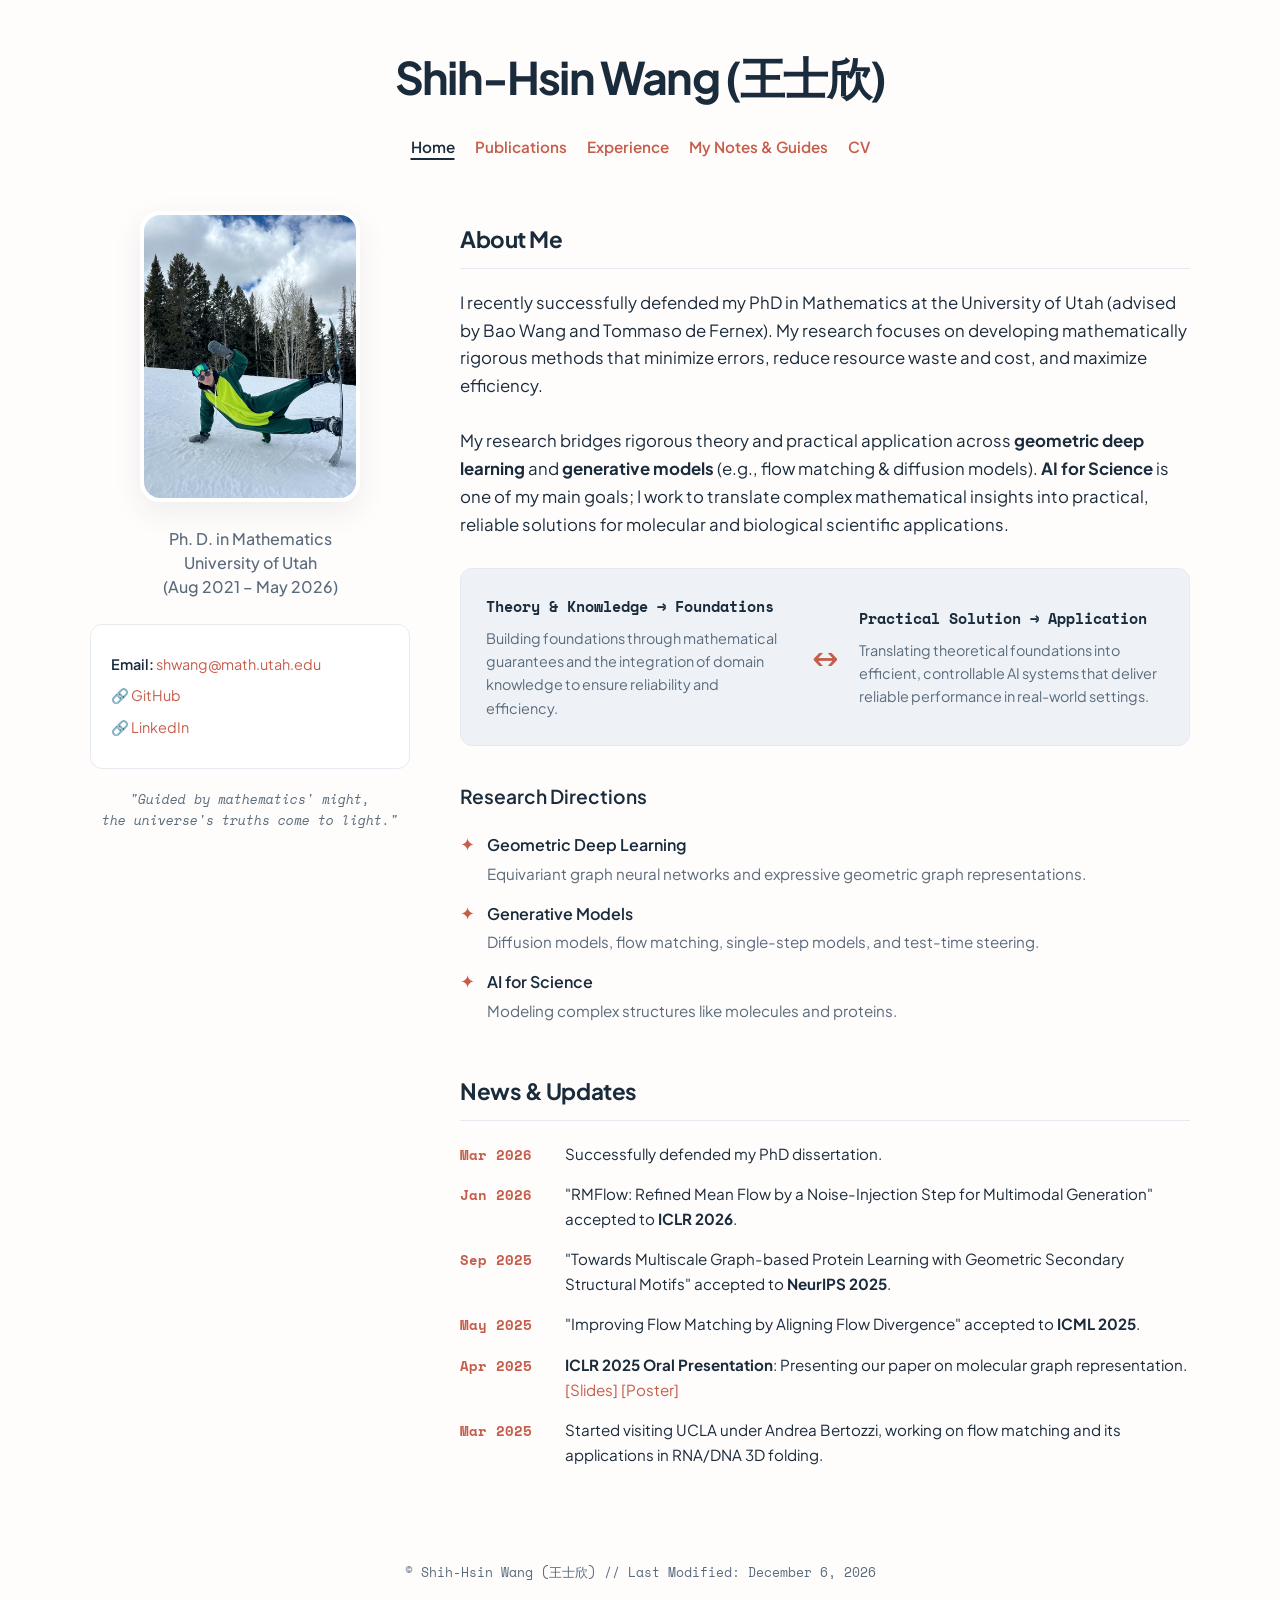
==== commit dec48b22: "Update index.html" ====
--- a/index.html
+++ b/index.html
@@ -306,7 +306,7 @@
                     <h2>News & Updates</h2>
                     <div class="update-list">
                         <div class="update-item">
-                            <div class="update-date">March 2026</div>
+                            <div class="update-date">Mar 2026</div>
                             <div class="update-text">Successfully defended my PhD dissertation.</div>
                         </div>
                         <div class="update-item">
